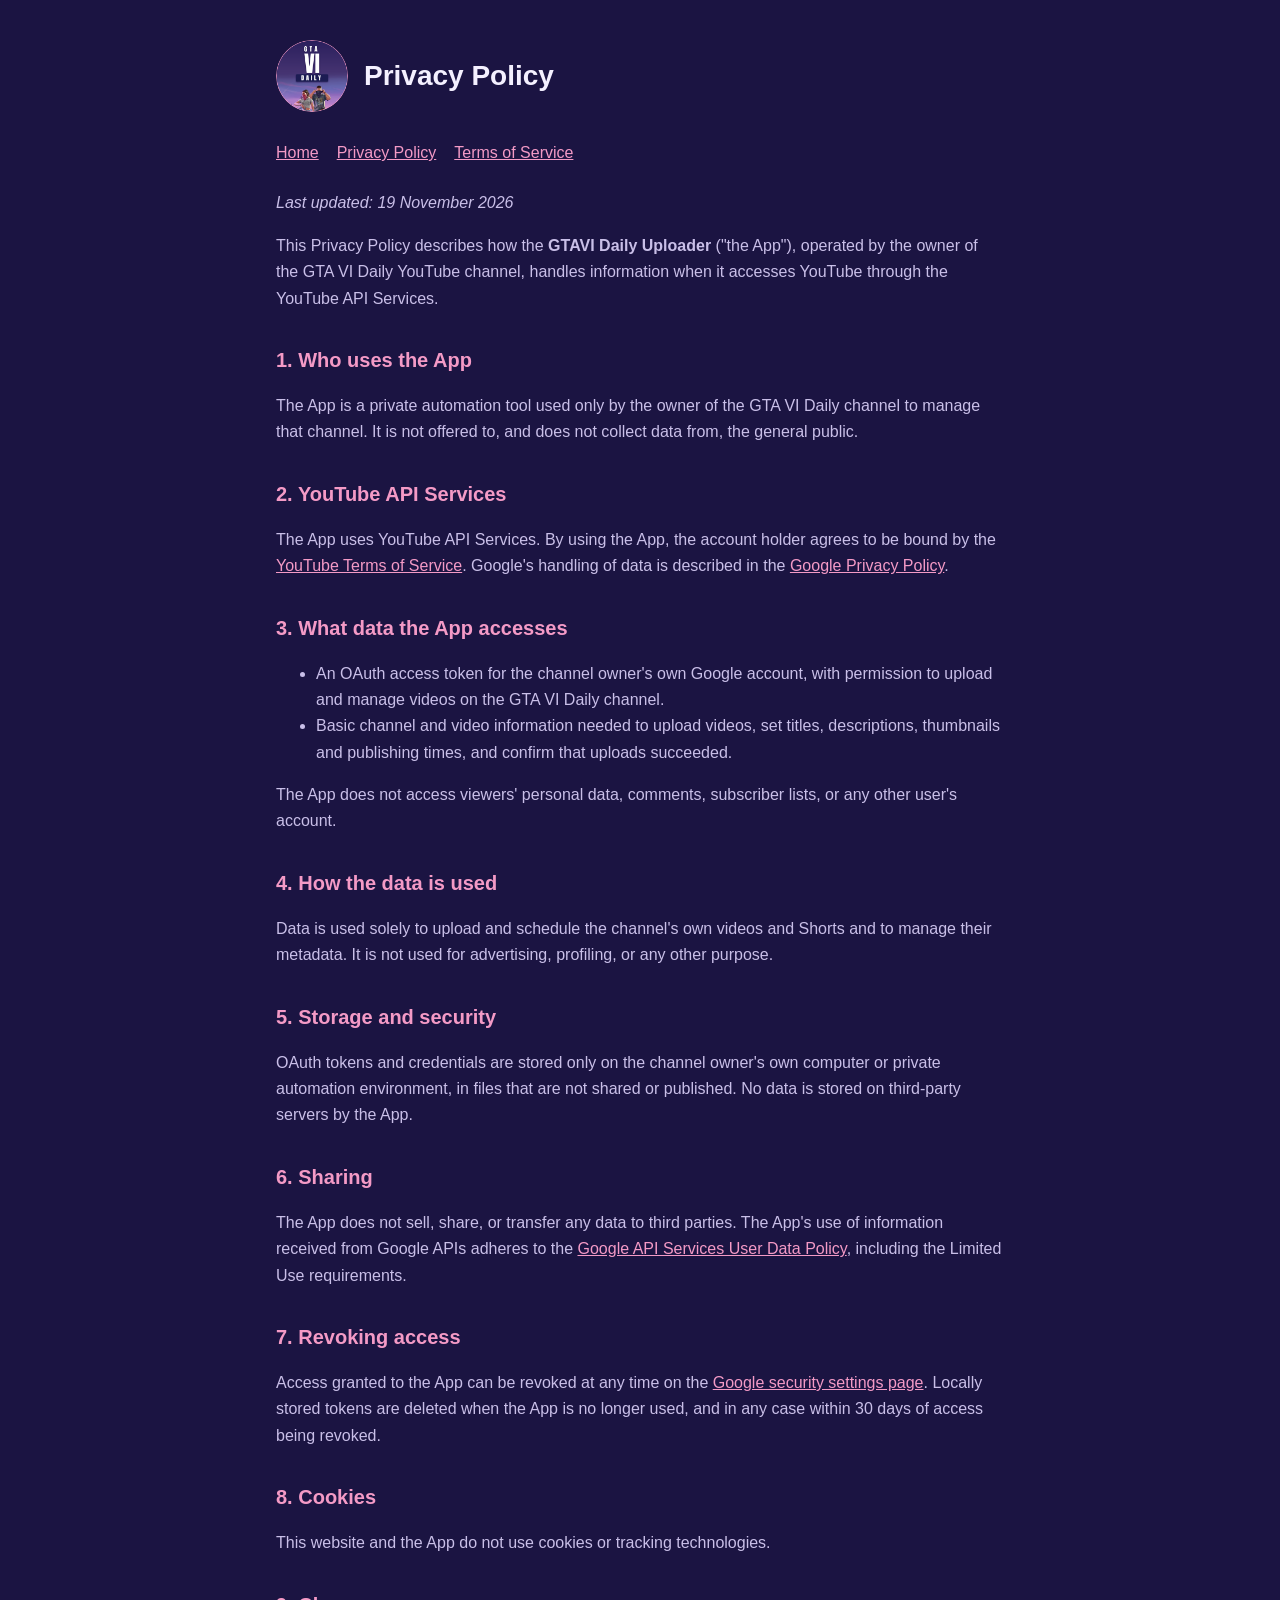
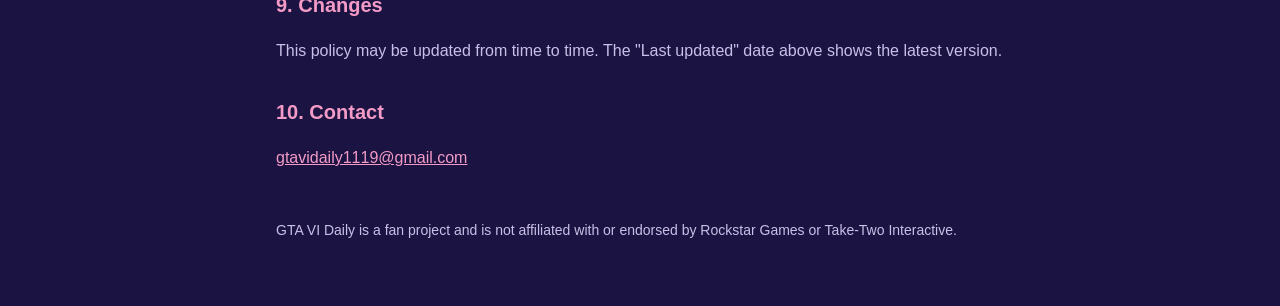
==== privacy.html @ 1470ce0f "GTA VI Daily website: home, privacy policy, terms of service" ====
<!doctype html>
<html lang="en"><head><meta charset="utf-8"><meta name="viewport" content="width=device-width,initial-scale=1">
<title>Privacy Policy – GTA VI Daily</title><link rel="icon" href="logo.png"><link rel="stylesheet" href="style.css"></head>
<body><main>
<header><img src="logo.png" alt="GTA VI Daily logo"><h1>Privacy Policy</h1></header>
<nav><a href="index.html">Home</a><a href="privacy.html">Privacy Policy</a><a href="terms.html">Terms of Service</a></nav>
<p><em>Last updated: 19 November 2026</em></p>

<p>This Privacy Policy describes how the <strong>GTAVI Daily Uploader</strong> ("the App"), operated by the owner of the GTA VI Daily YouTube channel, handles information when it accesses YouTube through the YouTube API Services.</p>

<h2>1. Who uses the App</h2>
<p>The App is a private automation tool used only by the owner of the GTA VI Daily channel to manage that channel. It is not offered to, and does not collect data from, the general public.</p>

<h2>2. YouTube API Services</h2>
<p>The App uses YouTube API Services. By using the App, the account holder agrees to be bound by the <a href="https://www.youtube.com/t/terms">YouTube Terms of Service</a>. Google's handling of data is described in the <a href="https://policies.google.com/privacy">Google Privacy Policy</a>.</p>

<h2>3. What data the App accesses</h2>
<ul>
<li>An OAuth access token for the channel owner's own Google account, with permission to upload and manage videos on the GTA VI Daily channel.</li>
<li>Basic channel and video information needed to upload videos, set titles, descriptions, thumbnails and publishing times, and confirm that uploads succeeded.</li>
</ul>
<p>The App does not access viewers' personal data, comments, subscriber lists, or any other user's account.</p>

<h2>4. How the data is used</h2>
<p>Data is used solely to upload and schedule the channel's own videos and Shorts and to manage their metadata. It is not used for advertising, profiling, or any other purpose.</p>

<h2>5. Storage and security</h2>
<p>OAuth tokens and credentials are stored only on the channel owner's own computer or private automation environment, in files that are not shared or published. No data is stored on third-party servers by the App.</p>

<h2>6. Sharing</h2>
<p>The App does not sell, share, or transfer any data to third parties. The App's use of information received from Google APIs adheres to the <a href="https://developers.google.com/terms/api-services-user-data-policy">Google API Services User Data Policy</a>, including the Limited Use requirements.</p>

<h2>7. Revoking access</h2>
<p>Access granted to the App can be revoked at any time on the <a href="https://myaccount.google.com/permissions">Google security settings page</a>. Locally stored tokens are deleted when the App is no longer used, and in any case within 30 days of access being revoked.</p>

<h2>8. Cookies</h2>
<p>This website and the App do not use cookies or tracking technologies.</p>

<h2>9. Changes</h2>
<p>This policy may be updated from time to time. The "Last updated" date above shows the latest version.</p>

<h2>10. Contact</h2>
<p><a href="mailto:gtavidaily1119@gmail.com">gtavidaily1119@gmail.com</a></p>

<footer>GTA VI Daily is a fan project and is not affiliated with or endorsed by Rockstar Games or Take-Two Interactive.</footer>
</main></body></html>
---- style.css ----
:root{--bg:#1b1442;--card:#251c57;--text:#f4f0ff;--muted:#c9bfe8;--accent:#f49ac6}
*{box-sizing:border-box}
body{margin:0;background:var(--bg);color:var(--text);font:16px/1.65 -apple-system,BlinkMacSystemFont,"Segoe UI",Roboto,sans-serif}
main{max-width:760px;margin:0 auto;padding:40px 16px 64px}
header{display:flex;align-items:center;gap:16px;margin-bottom:28px}
header img{width:72px;height:72px;border-radius:50%}
h1{font-size:28px;margin:0}
h2{font-size:20px;margin:32px 0 8px;color:var(--accent)}
p,li{color:var(--muted)}
a{color:var(--accent)}
nav{display:flex;gap:18px;margin:0 0 24px;flex-wrap:wrap}
.card{background:var(--card);border-radius:14px;padding:20px 22px}
footer{margin-top:48px;font-size:14px;color:var(--muted)}
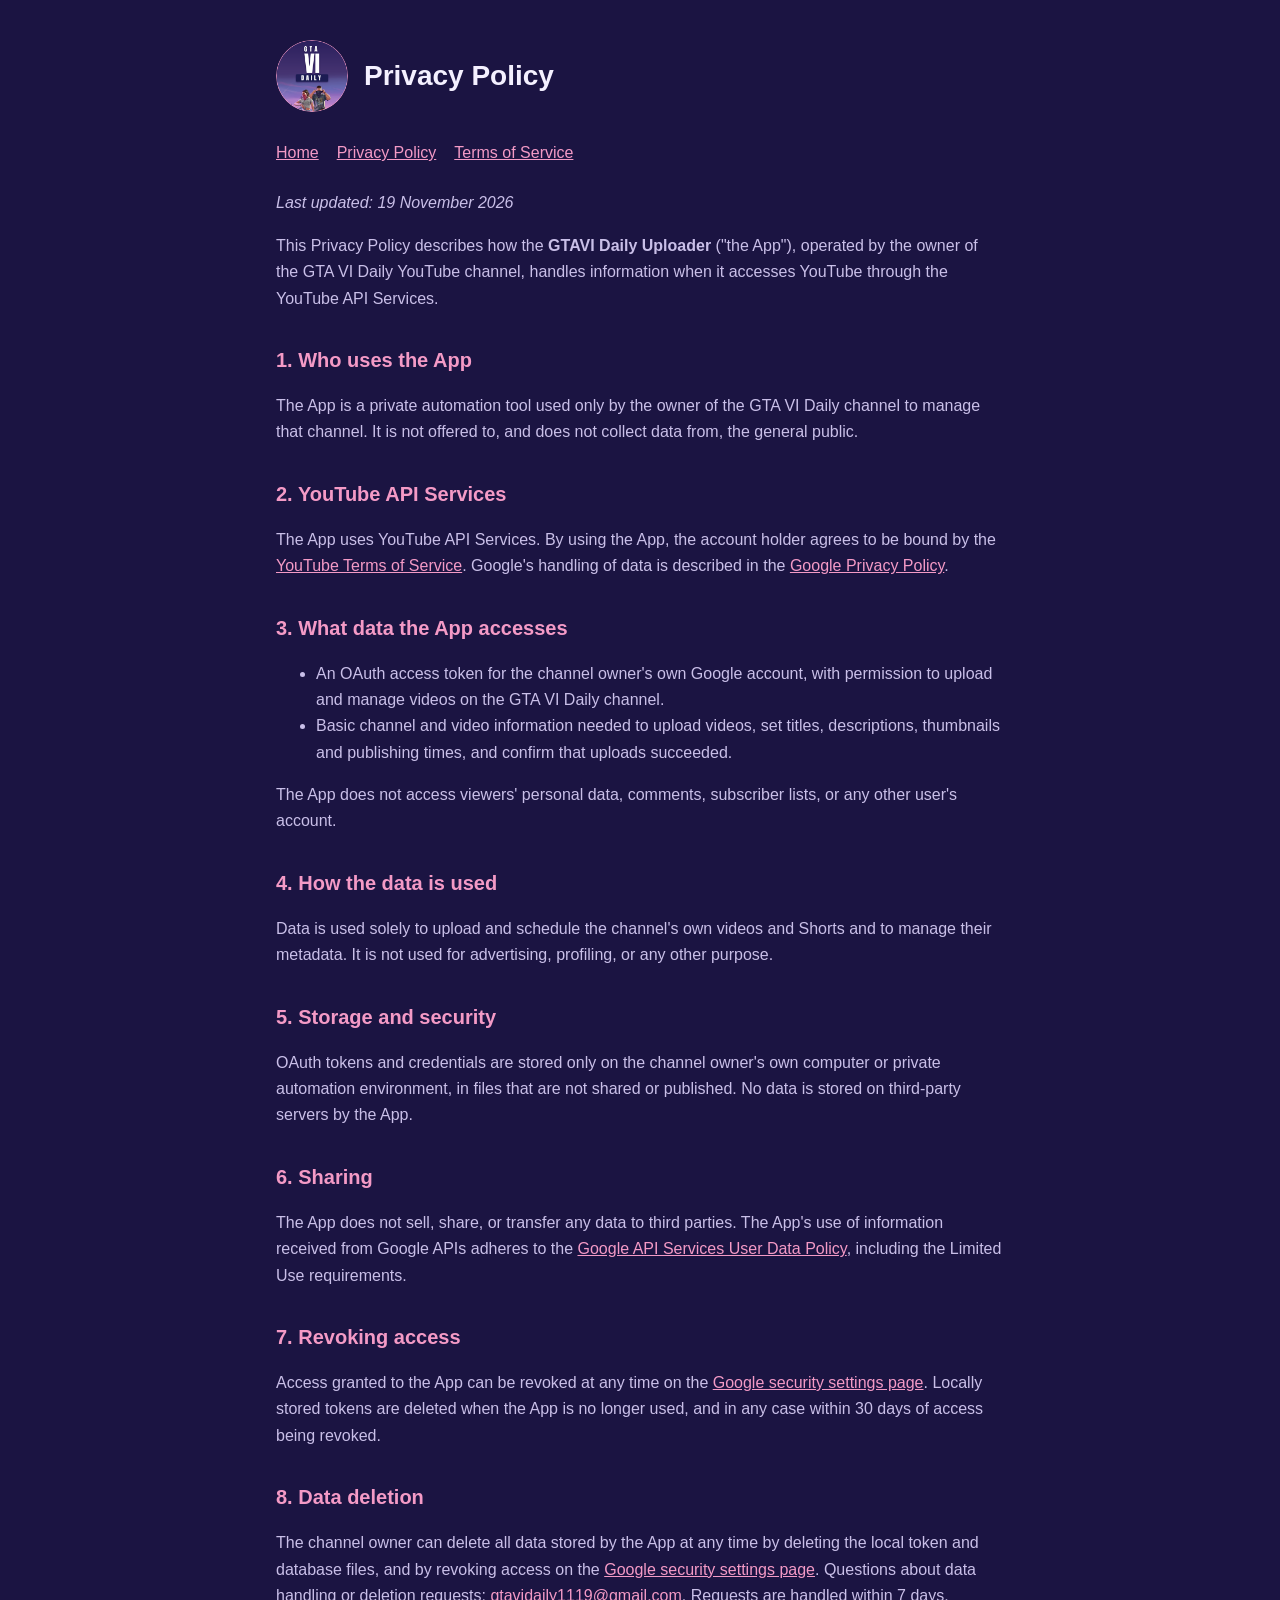
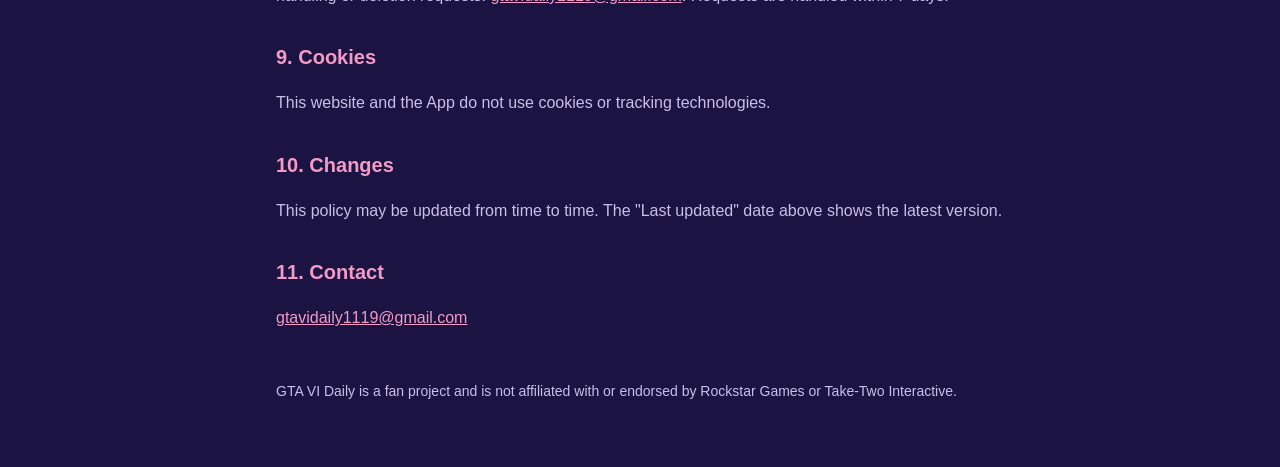
==== commit c28601ce: "Add YouTube API Services notice, data deletion section" ====
--- a/privacy.html
+++ b/privacy.html
@@ -33,13 +33,16 @@
 <h2>7. Revoking access</h2>
 <p>Access granted to the App can be revoked at any time on the <a href="https://myaccount.google.com/permissions">Google security settings page</a>. Locally stored tokens are deleted when the App is no longer used, and in any case within 30 days of access being revoked.</p>
 
-<h2>8. Cookies</h2>
+<h2>8. Data deletion</h2>
+<p>The channel owner can delete all data stored by the App at any time by deleting the local token and database files, and by revoking access on the <a href="https://myaccount.google.com/permissions">Google security settings page</a>. Questions about data handling or deletion requests: <a href="mailto:gtavidaily1119@gmail.com">gtavidaily1119@gmail.com</a>. Requests are handled within 7 days.</p>
+
+<h2>9. Cookies</h2>
 <p>This website and the App do not use cookies or tracking technologies.</p>
 
-<h2>9. Changes</h2>
+<h2>10. Changes</h2>
 <p>This policy may be updated from time to time. The "Last updated" date above shows the latest version.</p>
 
-<h2>10. Contact</h2>
+<h2>11. Contact</h2>
 <p><a href="mailto:gtavidaily1119@gmail.com">gtavidaily1119@gmail.com</a></p>
 
 <footer>GTA VI Daily is a fan project and is not affiliated with or endorsed by Rockstar Games or Take-Two Interactive.</footer>
